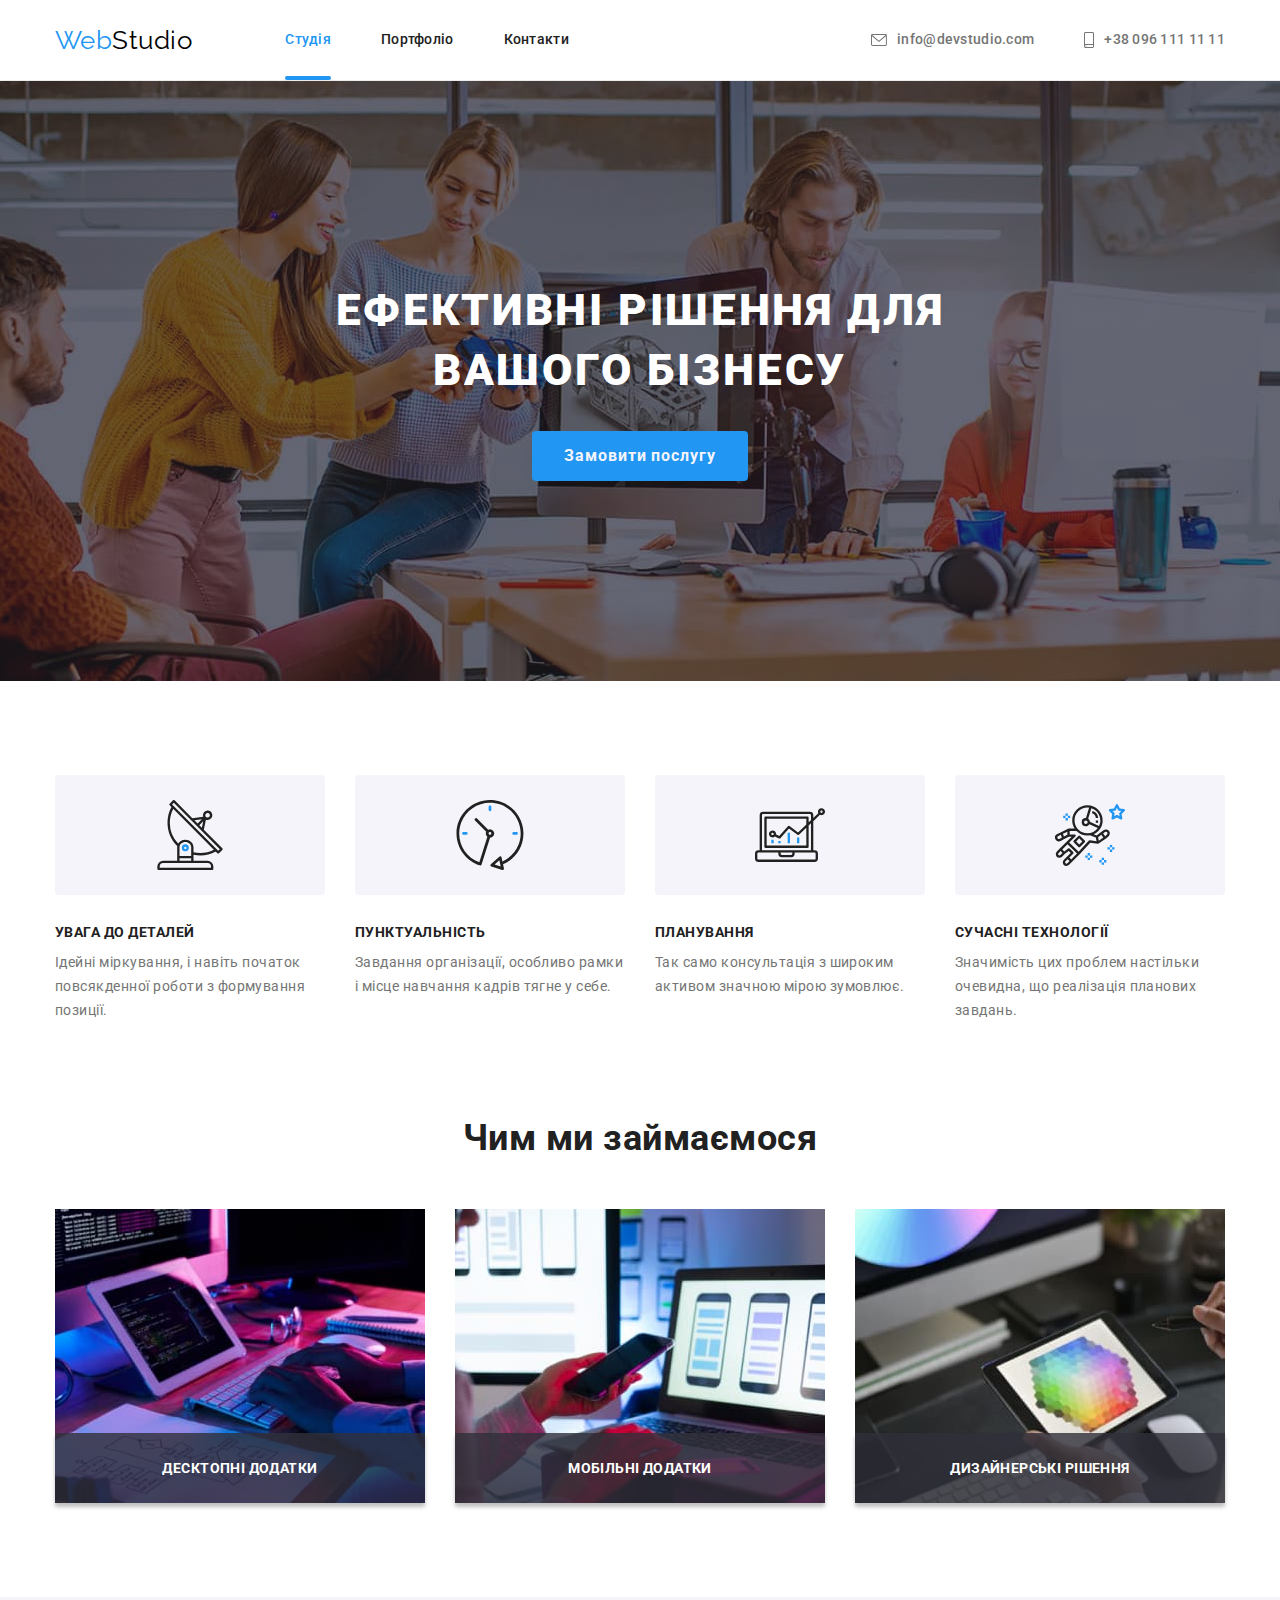
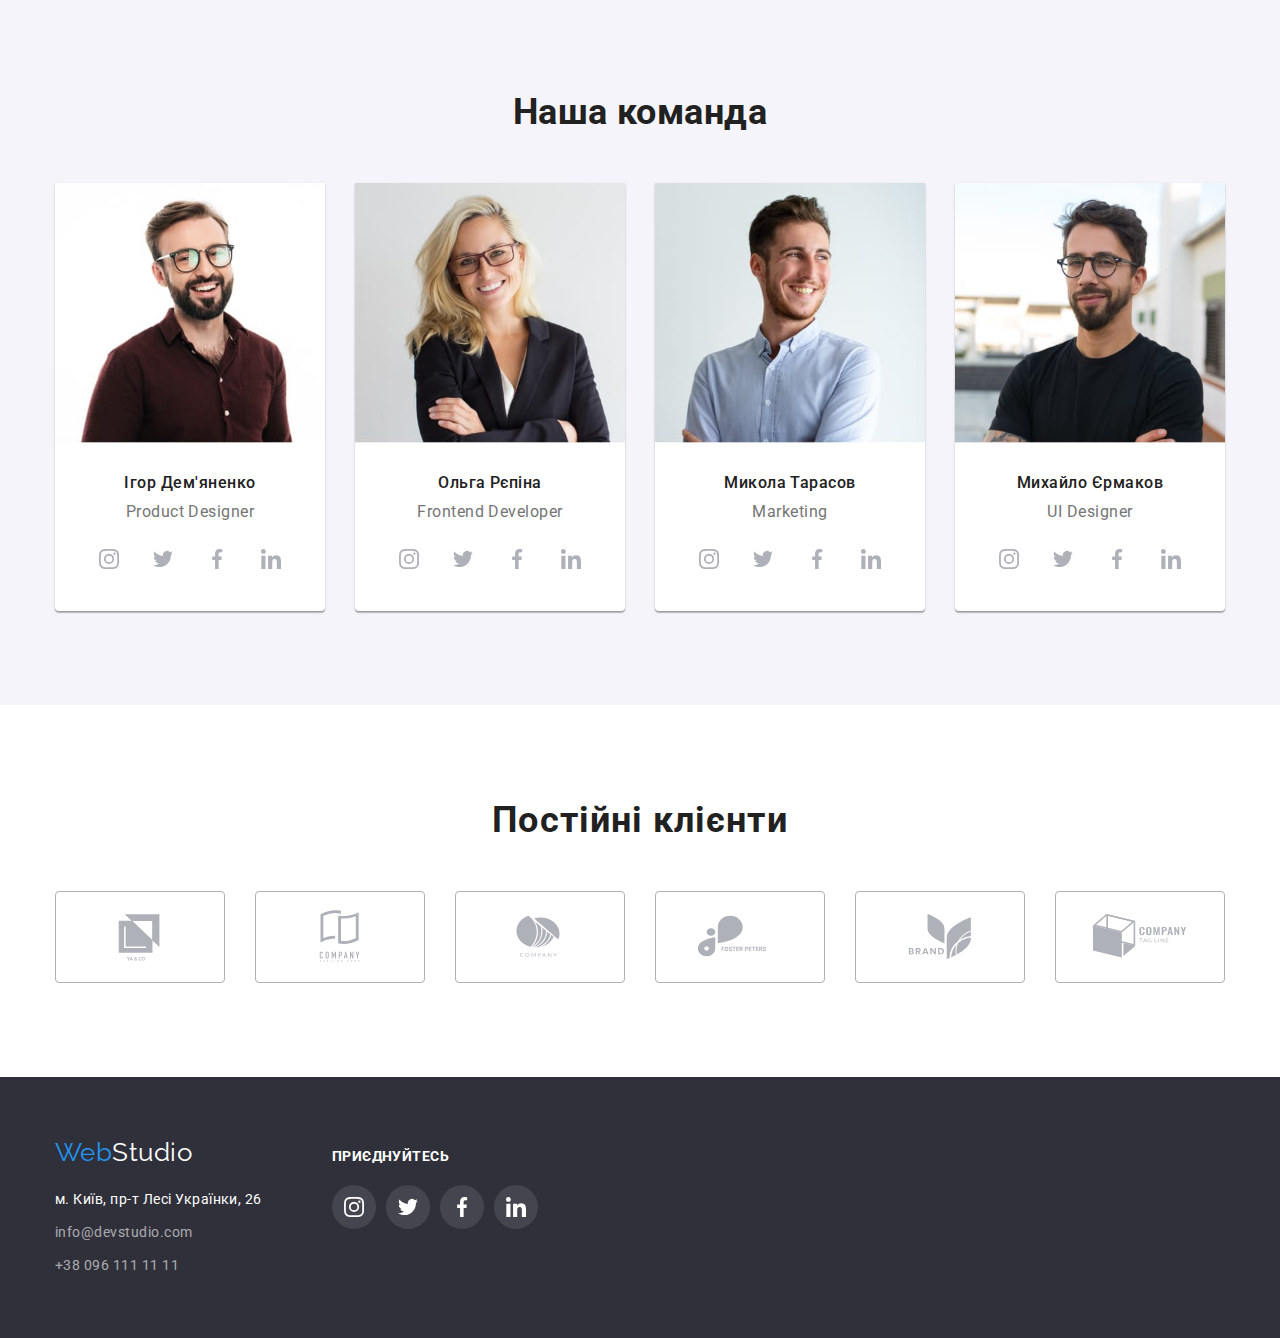
==== index.html @ 72754d43 "копіює данні ДЗ 5" ====
<!DOCTYPE html>
<html lang="uk">
<head>
    <meta charset="UTF-8">
    <meta http-equiv="X-UA-Compatible" content="IE=edge">
    <meta name="viewport" content="width=device-width, initial-scale=1.0">
    <title>Document</title>
    <link rel="preconnect" href="https://fonts.googleapis.com">
    <link rel="preconnect" href="https://fonts.gstatic.com" crossorigin>
    <link href="https://fonts.googleapis.com/css2?family=Raleway:wght@700&family=Roboto:wght@400;500;700;900&display=swap"
        rel="stylesheet">
    <link rel="stylesheet" href="https://cdnjs.cloudflare.com/ajax/libs/modern-normalize/1.1.0/modern-normalize.min.css">
    <link rel="stylesheet" href="./css/styles.css" />
</head>
<body>

    <!-- ===== -->
    <!-- Хедер -->
    <!-- ===== -->

    <header class="header">
        <div class="container">

            <!-- Логотип -->
            <a href="./index.html" class="logo nondecor">Web<span class="accent-header">Studio</span></a>

            <nav class="header-nav">
                <!-- кнопки навигації -->
                <ul class="site-nav list">
                    <li class="item"><a href="./index.html" class="link nondecor current">Студія</a></li>
                    <li class="item"><a href="./portfolio.html" class="link nondecor">Портфоліо</a></li>
                    <li class="item"><a href="" class="link nondecor">Контакти</a></li>
                </ul>
            </nav>
            
            <!-- Контакти -->
            <ul class="contacts list">
                <li class="item">
                    <a href="mailto:info@devstudio.com" class="link nondecor">
                        <svg class="icon" width="16px" height="12px">
                            <use href="./images/icons.svg#icon-envelope">
                            </use>
                        </svg>
                    info@devstudio.com</a>
                </li>
                <li class="item">
                    <a href="tel:+380961111111" class="link nondecor">
                        <svg class="icon" width="10px" height="16px">
                            <use href="./images/icons.svg#icon-smartphone">
                            </use>
                        </svg>
                    +38 096 111 11 11</a>
                </li>
            </ul>
        </div>
    </header>

    <main>

        <!-- ===== -->
        <!-- Герой -->
        <!-- ===== -->

        <section class="hero">
            <div class="container">
                <h1 class="hero-title">Ефективні рішення для вашого бізнесу</h1>
                <button class="button" type="button" data-modal-open>Замовити послугу</button>
            </div>
            <div class="backdrop is-hidden" data-modal>
                <div class="modal">
                    <button class="modal-btn" data-modal-close>
                        <svg class="icon">
                            <use href="./images/icons.svg#icon-close-black-18"></use>
                        </svg></button>
                </div>
            </div>
            
        </section>

        <!-- =========== -->
        <!-- Особливості -->
        <!-- =========== -->

        <section class="section features-padding">
            <div class="container">
                <h2 class="section-title hidden">Особливості</h2>
                <ul class="features-list list">
                    <li class="item">
                        <div class="icon-features">
                            <svg class="icon">
                                <use href="./images/icons.svg#icon-antenna">
                                </use>
                            </svg>
                        </div>
                        <h3 class="title">УВАГА ДО ДЕТАЛЕЙ</h3>
                        <p class="paragraph">Ідейні міркування, і навіть початок повсякденної роботи з формування позиції.</p>
                    </li>
                    <li class="item">
                         <div class="icon-features">
                            <svg class="icon">
                                <use href="./images/icons.svg#icon-clock">
                                </use>
                            </svg>
                         </div>
                        <h3 class="title">ПУНКТУАЛЬНІСТЬ</h3>
                        <p class="paragraph">Завдання організації, особливо рамки і місце навчання кадрів тягне у себе.</p>
                    </li>
                    <li class="item">
                         <div class="icon-features">
                            <svg class="icon">
                                <use href="./images/icons.svg#icon-diagram">
                                </use>
                            </svg>
                         </div>
                        <h3 class="title">ПЛАНУВАННЯ</h3>
                        <p class="paragraph">Так само консультація з широким активом значною мірою зумовлює.</p>
                    </li>
                    <li class="item">
                         <div class="icon-features">
                            <svg class="icon">
                                <use href="./images/icons.svg#icon-astronaut">
                                </use>
                            </svg>
                         </div>
                        <h3 class="title">СУЧАСНІ ТЕХНОЛОГІЇ</h3>
                        <p class="paragraph">Значимість цих проблем настільки очевидна, що реалізація планових завдань.</p>
                    </li>
                </ul>
            </div>
        </section>

        <!-- ================= -->
        <!-- Чим ми займаємося -->
        <!-- ================= -->

        <section class="section">
            <div class="container">
                <h2 class="section-title">Чим ми займаємося</h2>
                <ul class="activities list">
                    <li class="thumb">
                        <img class="item" src="./images/box1.jpg"
                            alt="Бекенд розробка, людина програмує на ПК, між монітором та клавіатурою стоїть планшет із зразком программи, лівіше клавіатури лежить лист формату А4 із зображенням блок-схеми"
                            width="370" height="294">
                        <h3 class="label">Десктопні додатки</h3>
                    </li>
                    <li class="thumb">
                        <img class="item" src="./images/box2.jpg"
                            alt="Фронтенд розробка, людина з планшетом в руках працюе перед двома екранами з ліва великий монітор з права ноутбук за ними на стіні лист А1 на котрих в одну строку зображені три макети смартфона з різним розташуванням вікон"
                            width="370" height="294">
                        <h3 class="label">Мобільні додатки</h3>
                    </li>
                    <li class="thumb">
                        <img class="item" src="./images/box3.jpg"
                            alt="Веб-Дизайн, людина з планшетом в руці на якому відкрита палітра кольорів вибирає стілусом кольори на палітрі"
                            width="370" height="294">
                        <h3 class="label">Дизайнерські рішення</h3>
                    </li>
                </ul>
            </div>
        </section>

        <!-- ======= -->
        <!-- Команда -->
        <!-- ======= -->

        <section class="section team">
            <div class="container">
                <h2 class="section-title">Наша команда</h2>
                <ul class="team-list list">
                    <li class="card">
                        <img class="item" src="./images/photoproductdesigner.jpg" alt="дизайнер продукту Ігор Дем'яненко" width="270" height="260">
                        <div class="specialty">
                            <h3 class="title">Ігор Дем'яненко</h3>
                            <p class="paragraph">Product Designer</p>
                            <ul class="content list">
                                <li class="items">
                                    <a href="" class="icon-speciality">
                                        <svg class="icon">
                                            <use href="./images/icons.svg#icon-instagram">
                                            </use>
                                        </svg>
                                    </a>
                                </li>
                                <li class="items">
                                    <a href="" class="icon-speciality">
                                        <svg class="icon">
                                            <use href="./images/icons.svg#icon-twitter">
                                            </use>
                                        </svg>  
                                    </a>
                                </li>
                                <li class="items">
                                    <a href="" class="icon-speciality">
                                        <svg class="icon">
                                            <use href="./images/icons.svg#icon-facebook">
                                            </use>
                                        </svg>
                                    </a>
                                </li>
                                <li class="items">
                                    <a href="" class="icon-speciality">
                                        <svg class="icon">
                                            <use href="./images/icons.svg#icon-linkedin">
                                            </use>
                                        </svg>
                                    </a>
                                </li>
                            </ul>
                        </div>
                    </li>
                    <li class="card">
                        <img class="item" src="./images/photofrontenddeveloper.jpg" alt="розробник інтерфейсу Ольга Рєпіна" width="270" height="260">
                        <div class="specialty">
                            <h3 class="title">Ольга Рєпіна</h3>
                            <p class="paragraph">Frontend Developer</p>
                            <ul class="content list">
                                <li class="items">
                                    <a href="" class="icon-speciality">
                                        <svg class="icon">
                                            <use href="./images/icons.svg#icon-instagram">
                                            </use>
                                        </svg>
                                    </a>
                                </li>
                                <li class="items">
                                    <a href="" class="icon-speciality">
                                        <svg class="icon">
                                            <use href="./images/icons.svg#icon-twitter">
                                            </use>
                                        </svg>
                                    </a>
                                </li>
                                <li class="items">
                                    <a href="" class="icon-speciality">
                                        <svg class="icon">
                                            <use href="./images/icons.svg#icon-facebook">
                                            </use>
                                        </svg>
                                    </a>
                                </li>
                                <li class="items">
                                    <a href="" class="icon-speciality">
                                        <svg class="icon">
                                            <use href="./images/icons.svg#icon-linkedin">
                                            </use>
                                        </svg>
                                    </a>
                                </li>
                            </ul>
                        </div>
                    </li>
                    <li class="card">
                        <img class="item" src="./images/photomarketing.jpg" alt="маркетолог Микола Тарасов" width="270" height="260">
                        <div class="specialty">
                            <h3 class="title">Микола Тарасов</h3>
                            <p class="paragraph">Marketing</p>
                            <ul class="content list">
                                <li class="items">
                                    <a href="" class="icon-speciality">
                                        <svg class="icon">
                                            <use href="./images/icons.svg#icon-instagram">
                                            </use>
                                        </svg>
                                    </a>
                                </li>
                                <li class="items">
                                    <a href="" class="icon-speciality">
                                        <svg class="icon">
                                            <use href="./images/icons.svg#icon-twitter">
                                            </use>
                                        </svg>
                                    </a>
                                </li>
                                <li class="items">
                                    <a href="" class="icon-speciality">
                                        <svg class="icon">
                                            <use href="./images/icons.svg#icon-facebook">
                                            </use>
                                        </svg>
                                    </a>
                                </li>
                                <li class="items">
                                    <a href="" class="icon-speciality">
                                        <svg class="icon">
                                            <use href="./images/icons.svg#icon-linkedin">
                                            </use>
                                        </svg>
                                    </a>
                                </li>
                            </ul>
                        </div>
                    </li>
                    <li class="card">
                        <img class="item" src="./images/photouldesigner.jpg" alt="дизайнер інтерфейсу користувача Михайло Єрмаков" width="270" height="260">
                        <div class="specialty">
                            <h3 class="title">Михайло Єрмаков</h3>
                            <p class="paragraph">UI Designer</p>
                            <ul class="content list">
                                <li class="items">
                                    <a href="" class="icon-speciality">
                                        <svg class="icon">
                                            <use href="./images/icons.svg#icon-instagram">
                                            </use>
                                        </svg>
                                    </a>
                                </li>
                                <li class="items">
                                    <a href="" class="icon-speciality">
                                        <svg class="icon">
                                            <use href="./images/icons.svg#icon-twitter">
                                            </use>
                                        </svg>
                                    </a>
                                </li>
                                <li class="items">
                                    <a href="" class="icon-speciality">
                                        <svg class="icon">
                                            <use href="./images/icons.svg#icon-facebook">
                                            </use>
                                        </svg>
                                    </a>
                                </li>
                                <li class="items">
                                    <a href="" class="icon-speciality">
                                        <svg class="icon">
                                            <use href="./images/icons.svg#icon-linkedin">
                                            </use>
                                        </svg>
                                    </a>
                                </li>
                            </ul>
                        </div>
                    </li>
                </ul>
            </div>
        </section>
        <!-- ================ -->
        <!-- Постійні клієнти -->
        <!-- ================ -->
        <section class="section">
            <div class="container">
                <h2 class="customers">Постійні клієнти</h2>
                <ul class="customers-list list">
                    <li class="item">
                        <a href="" class="icon-list">
                            <svg class="icon">
                                <use href="./images/icons.svg#icon-logo1">
                                </use>
                            </svg>
                        </a>
                    </li>
                    <li class="item">
                        <a href="" class="icon-list">
                            <svg class="icon">
                                <use href="./images/icons.svg#icon-logo2">
                                </use>
                            </svg>
                        </a>
                    </li>
                    <li class="item">
                        <a href="" class="icon-list">
                            <svg class="icon">
                                <use href="./images/icons.svg#icon-logo3">
                                </use>
                            </svg>
                        </a>
                    </li>
                    <li class="item">
                        <a href="" class="icon-list">
                            <svg class="icon">
                                <use href="./images/icons.svg#icon-logo4">
                                </use>
                            </svg>
                        </a>
                    </li>
                    <li class="item">
                        <a href="" class="icon-list">
                            <svg class="icon">
                                <use href="./images/icons.svg#icon-logo5">
                                </use>
                            </svg>
                        </a>
                    </li>
                    <li class="item">
                        <a href="" class="icon-list">
                            <svg class="icon">
                                <use href="./images/icons.svg#icon-logo6">
                                </use>
                            </svg>
                        </a>
                    </li>
                </ul>
            </div>
        </section>
    </main>

    <!-- ===== -->
    <!-- Футер -->
    <!-- ===== -->
    <footer class="footer">
        <div class="container">
            <div class="footer-address">
                <a href="./index.html" class="logo nondecor">Web<span class="accent-footer">Studio</span></a>
                <address class="address">
                    <ul class="footer-link list">
                        <li class="item"><a
                                href="https://www.google.com.ua/maps/place/%D0%B1%D1%83%D0%BB.+%D0%9B%D0%B5%D1%81%D0%B8+%D0%A3%D0%BA%D1%80%D0%B0%D0%B8%D0%BD%D0%BA%D0%B8,+26,+%D0%9A%D0%B8%D0%B5%D0%B2,+02000/@50.4265807,30.5383858,17z/data"
                                target="_blank" rel="noopener noreferrer" class="map nondecor">м. Київ, пр-т Лесі Українки,
                                26</a></li>
                        <li class="item"><a href="mailto:info@devstudio.com" class="contacts nondecor">info@devstudio.com</a></li>
                        <li class="item"><a href="tel:+380961111111" class="contacts nondecor">+38 096 111 11 11</a></li>
                    </ul>
                </address>
            </div>
            
            <!-- Футер Соціальні мережі -->
            
            <div class="social-link">
                <h3 class="links">приєднуйтесь</h3>
                <ul class="link list">
                    <li class="items">
                        <a href="" class="icon-list">
                            <svg class="icon">
                                <use href="./images/icons.svg#icon-instagram">
                                </use>
                            </svg>
                        </a>
                    </li>
                    <li class="items">
                        <a href="" class="icon-list">
                            <svg class="icon">
                                <use href="./images/icons.svg#icon-twitter">
                                </use>
                            </svg>
                        </a>
                    </li>
                    <li class="items">
                        <a href="" class="icon-list">
                            <svg class="icon">
                                <use href="./images/icons.svg#icon-facebook">
                                </use>
                            </svg>
                        </a>
                    </li>
                    <li class="items">
                        <a href="" class="icon-list">
                            <svg class="icon">
                                <use href="./images/icons.svg#icon-linkedin">
                                </use>
                            </svg>
                        </a>
                    </li>
                </ul>
            </div>
        </div>
    </footer>
    <script src="./js/modal.js"></script>
</body>
</html>
---- css/styles.css ----
:root {
    --primery-text-color: #757575;
    --title-text-color: #212121;
    --accent-color: #2196F3;
    --secondary-bg-color: #F5F4FA;
    --white-color: #FFFFFF;
}

body {
    background-color: #FFFFFF;
    color: var(--primery-text-color);

    font-family: Roboto, sans-serif;
    letter-spacing: 0.03em;

}

.list {
    padding: 0;
    margin: 0;
    list-style: none;
}

.nondecor {
    text-decoration: none
}

p, h1, h2, h3, h4, h5, h6 {
    margin-top: 0;
    margin-bottom: 0;
}

/* колір основного тексту #757575*/
/* вторинний колір тексту #212121*/
/* Акцент #2196F3*/
/* вторинний колір фону #F5F4FA*/ 

/* ===== */
/* Хедер */
/* ===== */

/* Логотип */
.container {
    margin-left: auto;
    margin-right: auto;
    width: 1200px;
    padding-left: 15px;
    padding-right: 15px;
    /* outline: 2px solid tomato; */
}

.header {
    border-bottom: 1px solid #ECECEC;
}

.header .container {
    display: flex;
    align-items: center;
}

.header-nav {
    display: flex;
    align-items: center;
}

.logo {
    margin-right: 93px;
    color: var(--accent-color);
    font-family: Raleway, cursive;
    font-size: 26px;
    line-height: 1.19;
    }
.accent-header {color: #000000;}

/* Кнопки навигації */
.site-nav {
    display: flex;
}

.site-nav .item +.item {
    margin-left: 50px;
}
/* "Краще запам'ятовується" варіант нижче закоментований */
/* .site-nav .item:not(:last-child) {
    margin-right: 50px;
} */

.site-nav .link {
    position: relative;

    transition: color 250ms cubic-bezier(0.4, 0, 0.2, 1);

    display: block;
    padding-top: 32px;
    padding-bottom: 32px;

    color: var(--title-text-color);

    font-weight: 500;
    font-size: 14px;
    line-height: 1.14;
    letter-spacing: 0.02em;
}

.site-nav .link.current::after {
    content: "";
    position: absolute;
    bottom: 0;
    display: block;
    width: 100%;
    height: 4px;
    background: var(--accent-color);
    border-radius: 2px;
}


/* Контакти */
.contacts {
    display: flex;
    margin-left: auto;
    align-items: center;
}

.contacts .item + .item {
    margin-left: 50px;
}

.contacts .link {
    transition: color 250ms cubic-bezier(0.4, 0, 0.2, 1);

    display: flex;
    align-items: center;
    padding-top: 32px;
    padding-bottom: 32px;

    color: var(--primery-text-color);

    font-weight: 500;
    font-size: 14px;
    line-height: 1.14;
    letter-spacing: 0.02em;
}

.contacts .icon {
    transition: fill 250ms cubic-bezier(0.4, 0, 0.2, 1);
    margin-right: 10px;
    fill: var(--primery-text-color);
}

.contacts .link:hover .icon,
.contacts .link:focus .icon {
    fill: var(--accent-color);
}

.contacts .link:hover,
.contacts .link:focus,
.site-nav .link:hover,
.site-nav .link:focus,
.site-nav .link.current,
.footer-link .map:hover,
.footer-link .map:focus,
.footer-link .contacts:hover,
.footer-link .contacts:focus
 {
    color: var(--accent-color);
}

/* ===== */
/* Герой */
/* ===== */

.hero {
    padding: 200px 0;
    max-width: 1600px;
    height: 600px;
    margin-left: auto;
    margin-right: auto;
    background-image: linear-gradient(to right, rgba(47, 48, 58, 0.4), 
    rgba(47, 48, 58, 0.4)
    ),
     url(../images/header.jpg);
    background-repeat: no-repeat;
    background-position: center;
    background-size: cover;
    /* outline: 2px solid tomato; */
}

.footer,
.hero {
    background-color: #2F303A;
}
.hero-title {
    width: 696px;
    margin: 0 auto 30px;
    font-weight: 900;
    font-size: 44px;
    line-height: 1.36;
    text-align: center;
    letter-spacing: 0.06em;
    text-transform: uppercase;
    color: var(--white-color);
}

.button {
    transition: box-shadow 250ms cubic-bezier(0.4, 0, 0.2, 1);
    cursor: pointer;

    margin-left: auto;
    margin-right: auto;
    border-width: 0;
    border-radius: 4px;
    padding: 10px 32px;

    background-color: var(--accent-color);
    font-weight: 700;
    font-size: 16px;
    line-height: 1.88;
    display: flex;
    align-items: center;
    letter-spacing: 0.06em;
    color: var(--secondary-bg-color);
}

.button:hover,
.button:focus {
    box-shadow: 0px 4px 4px rgba(0, 0, 0, 0.15);
}

/* Backdrop + modal */
/* вихідний стан елемента (A) */
.backdrop {
    position: fixed;
    top: 0;
    left: 0;

    width: 100%;
    height: 100%;

    background-color: rgba(0, 0, 0, 0.2);

    opacity: 1;
    pointer-events: initial;
    visibility: visible;

    transition-duration: 250ms;
    transition-timing-function: cubic-bezier(0.4, 0, 0.2, 1);
}

/* зміна стану backdrop (B) */
.backdrop.is-hidden {
    opacity: 0;
    pointer-events: none;
    visibility: hidden;
}

.modal {
    position: absolute;
    top: 50%;
    left: 50%;
    transform: translateX(-50%) translateY(-50%);
    /* transform: translate(-50%, -50%); */

    width: 528px;
    height: 581px;
    box-shadow: 0px 1px 3px rgba(0, 0, 0, 0.12), 0px 1px 1px rgba(0, 0, 0, 0.14), 0px 2px 1px rgba(0, 0, 0, 0.2);
    border-radius: 4px;
    background-color: var(--white-color);
}

.modal-btn {
    display: flex;
    align-items: center;
    justify-content: center;

    position: absolute;
    top: 8px;
    right: 8px;

    width: 30px;
    height: 30px;

    cursor: pointer;

    background-color: transparent;
    border-radius: 50%;
    border: 1px solid rgba(0, 0, 0, 0.1);
}

.modal-btn .icon {
    width: 18px;
    height: 18px;
}

/* Секції */

.section {
    padding-top: 94px;
    padding-bottom: 94px;
}
.section.features-padding {
    padding-bottom: 0;
}
.section-title {
    margin-top: 0;
    margin-bottom: 50px;
    color: var(--title-text-color);
    text-align: center;
    font-weight: 700;
    font-size: 36px;
    line-height: 1.17;
}

/* =========== */
/* Особливості */
/* =========== */

.hidden {
    font-size: 0;
    margin: 0;
}

.features-list {
    display: flex;
    justify-content: space-between;
}

.features-list .item {
    width: 270px;
}

.icon-features {
    display: flex;
    align-items: center;
    justify-content: center;
    width: 270px;
    height: 120px;
    background-color: var(--secondary-bg-color);
    margin-bottom: 30px;
    border-radius: 4px;
}

.features-list .icon {
    width: 70px;
    height: 70px;
}

.features-list .title {
    margin-top: 0;
    margin-bottom: 10px;
    color: var(--title-text-color);
    font-weight: 700;
    font-size: 14px;
    line-height: 1.14;
    text-transform: uppercase;
}
.features-list .paragraph {
    font-size: 14px;
    line-height: 1.71;
}

/* ================= */
/* Чим ми займаємося */
/* ================= */

.activities {
    display: flex;
    justify-content: space-between;
}

.activities .item {
    display: block;
}

.thumb {
    position:relative
}

.thumb .label {
    position: absolute;
    width: 100%;
    bottom: 0;

    font-weight: 700;
    font-size: 14px;
    line-height: 16px;
    text-align: center;
    letter-spacing: 0.03em;
    text-transform: uppercase;

    padding: 27px 0;

    color: var(--white-color);

    background: rgba(47, 48, 58, 0.8);
    box-shadow: 0px 4px 4px rgba(0, 0, 0, 0.25);
}

/* ======= */
/* Команда */
/* ======= */

.team {
    background-color: var(--secondary-bg-color)
}

.team-list {
    display: flex;
    justify-content: space-between;
}

.team .card {
    background: var(--white-color);
    box-shadow: 0px 1px 3px rgba(0, 0, 0, 0.12), 0px 1px 1px rgba(0, 0, 0, 0.14), 0px 2px 1px rgba(0, 0, 0, 0.2);
    border-radius: 0px 0px 4px 4px;
}

.team-list .item {
    display: block;
}

.specialty {
    padding-top: 30px;
    padding-bottom: 30px;
}

.team-list .title {
    color: var(--title-text-color);
    font-weight: 500;
    font-size: 16px;
    line-height: 1.19;
    /* identical to box height (ідентична висоті ящика) */
    text-align: center;
    margin-top: 0;
    margin-bottom: 10px;
}

.team-list .paragraph {
    font-size: 16px;
    line-height: 1.19;
    /* identical to box height (ідентична висоті ящика) */
    text-align: center;
    margin-bottom: 16px;
}

.team-list .content {
    display: flex;
    justify-content: center;
    gap: 10px;
}

.team-list .icon-speciality {
    transition: background-color 250ms cubic-bezier(0.4, 0, 0.2, 1);

    width: 44px;
    height: 44px;
    display: flex;
    align-items: center;
    justify-content: center;
    border-radius: 50%;
}

.team-list .icon {
    transition: fill 250ms cubic-bezier(0.4, 0, 0.2, 1);
    width: 20px;
    height: 20px;
    fill: #AFB1B8;
}

.team-list .icon-speciality:hover .icon,
.team-list .icon-speciality:focus .icon {
    fill: var(--white-color);
}

.team-list .icon-speciality:hover,
.team-list .icon-speciality:focus {
    background-color: var(--accent-color);
}
/* ================ */
/* Постійні клієнти */
/* ================ */

.customers {
    font-weight: 700;
    font-size: 36px;
    line-height: 1.17;
    text-align: center;
    letter-spacing: 0.03em;
    margin-bottom: 50px;
    
    color: var(--title-text-color);
}

.customers-list  {
    display: flex;
    justify-content: space-between;
    height: 92px;
}

.customers-list .icon-list {
    transition: border 250ms cubic-bezier(0.4, 0, 0.2, 1);
    cursor: pointer;

    display: flex;
    justify-content: center;
    align-items: center;
    width: 170px;
    height: 92px;
    border: 1px solid #AFB1B8;
    border-radius: 4px;
}

.customers-list .icon {
    transition: fill 250ms cubic-bezier(0.4, 0, 0.2, 1);
    width: 106px;
    height: 60px;
    fill: #AFB1B8;
}

.customers-list .icon-list:hover .icon,
.customers-list .icon-list:focus .icon {
    fill: var(--accent-color);
}

.customers-list .icon-list:hover,
.customers-list .icon-list:focus {
    border: 1px solid var(--accent-color);
}

/* ===== */
/* Футер */
/* ===== */
.footer {
    padding: 60px 0;
}

.footer .container {
    display: flex;
    align-items: baseline;
}

.footer-address {
    margin-right: 70px;
}

.footer .logo {
    margin: 0;
}

.accent-footer {
    color: var(--white-color);
}

.address {
    margin-top: 20px;
    font-style: normal;
}

address .item:not(:first-child) {
    margin-top: 9px;
}

.footer-link .map {
    transition: color 250ms cubic-bezier(0.4, 0, 0.2, 1);
    cursor: pointer;

    font-size: 14px;
    line-height: 1.71;
    color: var(--white-color);
}

.footer-link .contacts {
    transition: color 250ms cubic-bezier(0.4, 0, 0.2, 1);
    cursor: pointer;

    font-size: 14px;
    line-height: 1.71;
    color: rgba(255, 255, 255, 0.6);
}

/* Футер Соціальні мережі */

.footer .links {
    font-weight: 700;
    font-size: 14px;
    line-height: 1.14;
    letter-spacing: 0.03em;
    text-transform: uppercase;

    color: var(--white-color);
    margin-bottom: 20px;
}

.social-link {

}

.social-link .link {
    display: flex;
    justify-content: center;
    gap: 10px;
}

.social-link .icon-list {
    transition: background-color 250ms cubic-bezier(0.4, 0, 0.2, 1);
    cursor: pointer;

    width: 44px;
    height: 44px;
    display: flex;
    align-items: center;
    justify-content: center;
    border-radius: 50%;
    background-color: rgba(255, 255, 255, 0.1);
}

.social-link .icon {
    width: 20px;
    height: 20px;
    fill: var(--white-color);
}

.social-link .icon-list:hover,
.social-link .icon-list:focus {
    background-color: var(--accent-color);
}

/* ========= */
/* Портфоліо */
/* ========= */

/* Кнопки фільтрації*/

.filter {
    display: flex;
    justify-content: center;
    margin-bottom: 50px;
}

.filter .item+.item {
    margin-left: 8px;
}

.buttons {
    transition-property: color, background-color, box-shadow;
    transition-duration: 250ms;
    transition-timing-function: cubic-bezier(0.4, 0, 0.2, 1);
    cursor: pointer;

    font-weight: 500;
    border: none;
    border-radius: 4px;
    padding: 6px 22px;
    letter-spacing: 0.03em;

    color: var(--title-text-color);
    background-color: var(--secondary-bg-color);

    font-size: 16px;
    line-height: 1.62;
}

.buttons:hover,
.buttons:focus {
    color: var(--white-color);
    background-color: #2196F3;
    box-shadow: 0px 3px 1px rgba(0, 0, 0, 0.1), 0px 1px 2px rgba(0, 0, 0, 0.08), 0px 2px 2px rgba(0, 0, 0, 0.12);
}

/* Картки */
.portfolio-list .nondecor {
    transition: box-shadow 250ms cubic-bezier(0.4, 0, 0.2, 1);

    display: block;
}

.portfolio-list .nondecor:hover,
.portfolio-list .nondecor:focus {
    box-shadow: 0px 1px 1px rgba(0, 0, 0, 0.12), 0px 4px 4px rgba(0, 0, 0, 0.06), 1px 4px 6px rgba(0, 0, 0, 0.16);
}

.portfolio-list {
    display: flex;
    flex-wrap: wrap;
    gap: 30px;
}

.portfolio-list .item {
    display: block;
}

.card-thumb {
    position: relative;
    overflow: hidden;
}

.card-overlay {
    position: absolute;
    top: 0;
    left: 0;
    width: 100%;
    height: 100%;

    padding: 63px 24px;

    background-color: rgba(33, 150, 243, 0.9);

    transform: translateY(101%);
    transition: transform 250ms cubic-bezier(0.4, 0, 0.2, 1);
}

.portfolio-list .nondecor:hover .card-overlay,
.portfolio-list .nondecor:focus .card-overlay {
    transform: translateY(0);
}

.card-action {
    font-size: 18px;
    line-height: 1.55;
    letter-spacing: 0.03em;

    color: var(--white-color);
}

.card-content {
    padding: 20px 24px;
    border: 1px solid #EEEEEE;
    border-top: none;
}

.portfolio-list .title {
    color: var(--title-text-color);
    font-style: normal;
    font-weight: 700;
    font-size: 18px;
    line-height: 2;
    letter-spacing: 0.06em;
    margin-bottom: 4px;
}

.portfolio-list .paragraph {
    color: var(--primery-text-color);
    font-size: 16px;
    line-height: 1.88;
}
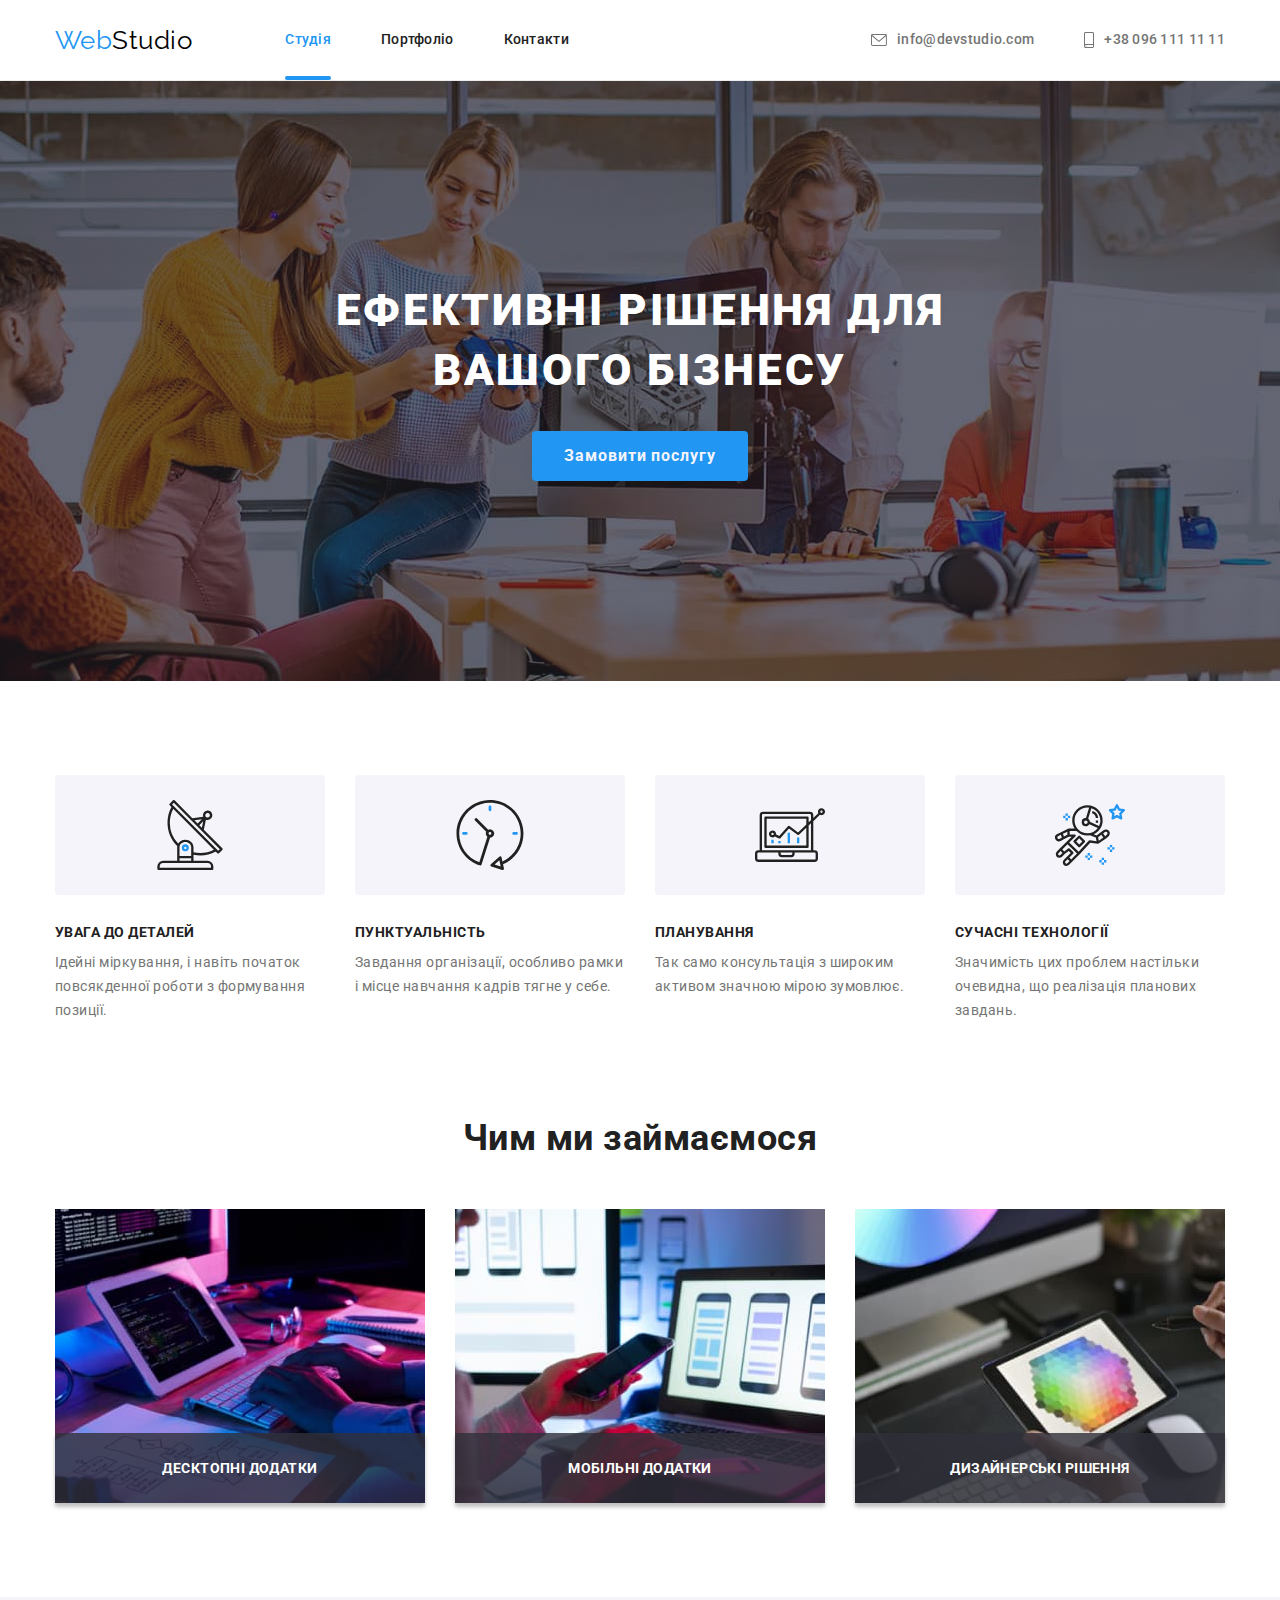
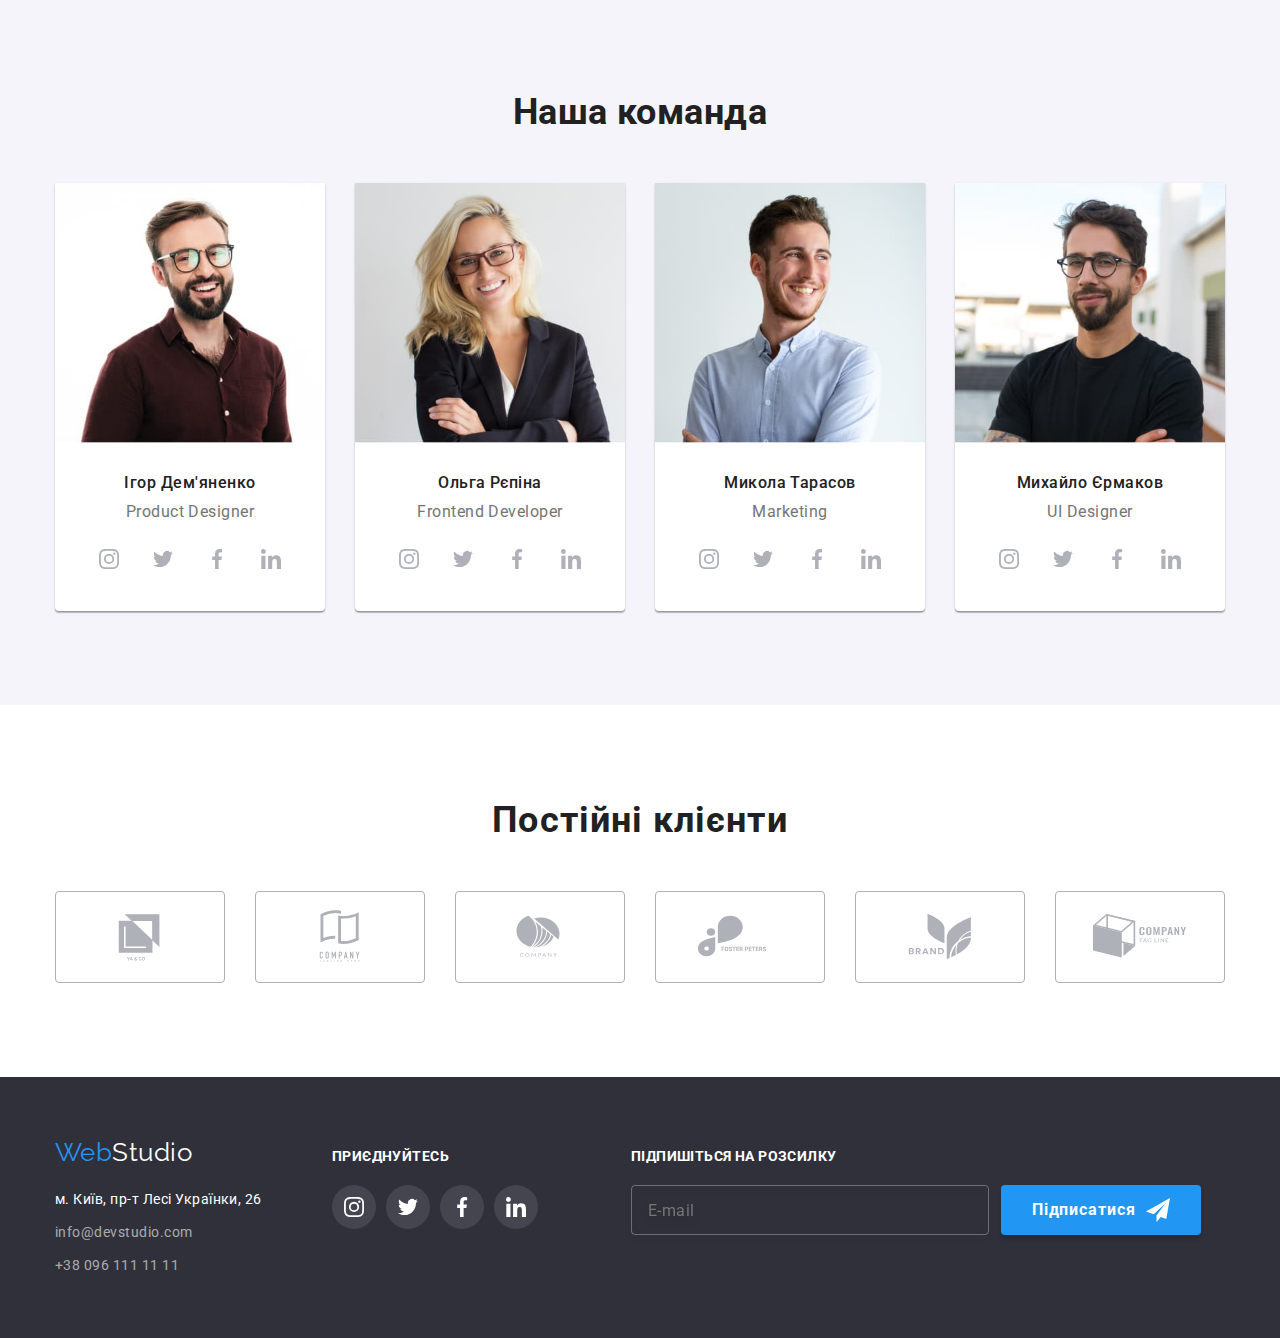
==== commit 9faba161: "Оформлює ДЗ 6" ====
--- a/index.html
+++ b/index.html
@@ -66,15 +66,6 @@
                 <h1 class="hero-title">Ефективні рішення для вашого бізнесу</h1>
                 <button class="button" type="button" data-modal-open>Замовити послугу</button>
             </div>
-            <div class="backdrop is-hidden" data-modal>
-                <div class="modal">
-                    <button class="modal-btn" data-modal-close>
-                        <svg class="icon">
-                            <use href="./images/icons.svg#icon-close-black-18"></use>
-                        </svg></button>
-                </div>
-            </div>
-            
         </section>
 
         <!-- =========== -->
@@ -452,8 +443,118 @@
                     </li>
                 </ul>
             </div>
+
+            <!-- Футер Підписки -->
+
+            <div class="footer__subscribe">
+                <form class="subscribe__form" name="subscribe_form" autocomplete="on" novalidate>
+                    <label for="subscribe-email" class="subscribe__form-title">Підпишіться на розсилку</label>
+                    <div class="subscribe__form-field">
+                        <input name="subscribe-email" id="subscribe-email" class="subscribe__form-input" type="email"
+                            autocomplete="email" placeholder="E-mail" />
+            
+                        <button type="submit" class="subscribe__form-btn btn">
+                            Підписатися
+                            <svg class="btn__send" width="24" height="24">
+                                <use href="./images/icons.svg#send"></use>
+                            </svg>
+                        </button>
+                    </div>
+                </form>
+            </div>
+
         </div>
     </footer>
+
+    <!-- ============ -->
+    <!-- Modal Window -->
+    <!-- ============ -->
+    <div class="backdrop is-hidden" data-modal>
+      <div class="modal">
+        <button class="modal-btn" data-modal-close>
+          <svg class="btn-close" width="30" height="30">
+            <use href="./images/icons.svg#icon-close-black-18"></use>
+          </svg>
+        </button>
+
+        <!-- Modal Form -->
+        <strong class="modal__form-title">Залиште свої дані, ми вам передзвонимо</strong>
+        <form class="modal__form" name="registration-form" id="modal__form">
+          <div role="group" aria-labelledby="modal__form" class="modal__form-details">
+            <div class="modal__form_field">
+              <label for="name" class="modal__form-label">Ім'я</label>
+              <input
+                type="text"
+                name="name"
+                id="name"
+                autocomplete="name"
+                class="modal__form-input"
+                placeholder=" "
+              />
+              <svg class="form-input_icon" width="18" height="18">
+                <use href="./images/icons.svg#person-black"></use>
+              </svg>
+            </div>
+
+            <div class="modal__form_field">
+              <label for="tel" class="modal__form-label">Телефон</label>
+              <input
+                type="tel"
+                name="tel"
+                id="tel"
+                autocomplete="on"
+                class="modal__form-input"
+                placeholder=" "
+              />
+              <svg class="form-input_icon" width="18" height="18">
+                <use href="./images/icons.svg#phone-black"></use>
+              </svg>
+            </div>
+
+            <div class="modal__form_field">
+              <label for="email" class="modal__form-label">Пошта</label>
+              <input
+                type="email"
+                name="email"
+                id="email"
+                autocomplete="email"
+                class="modal__form-input"
+                placeholder=" "
+              />
+              <svg class="form-input_icon" width="18" height="18">
+                <use href="./images/icons.svg#email-black"></use>
+              </svg>
+            </div>
+
+            <div class="modal__form_field">
+              <label for="comment" class="modal__form-label">Коментар</label>
+              <textarea
+                name="comment"
+                id="comment"
+                class="form-input_comment"
+                placeholder="Введіть текст"
+              ></textarea>
+            </div>
+          </div>
+
+          <div class="modal__form_checkbox">
+            <label class="form-label_agree">
+              <input type="checkbox" name="agree" value="agree" class="form-input_agree" />
+
+              <svg class="label__agree-icon" width="16" height="15">
+                <use href="./images/icons.svg#icon-check"></use>
+              </svg>
+
+              <span>Погоджуюся з розсилкою та приймаю</span>
+              <a href="#" class="agree-accent">Умови договору</a>
+            </label>
+          </div>
+
+          <button type="submit" class="modal__form-btn btn">Відправити</button>
+        </form>
+      </div>
+    </div>
+
     <script src="./js/modal.js"></script>
 </body>
 </html>--- a/css/styles.css
+++ b/css/styles.css
@@ -226,71 +226,6 @@
     box-shadow: 0px 4px 4px rgba(0, 0, 0, 0.15);
 }
 
-/* Backdrop + modal */
-/* вихідний стан елемента (A) */
-.backdrop {
-    position: fixed;
-    top: 0;
-    left: 0;
-
-    width: 100%;
-    height: 100%;
-
-    background-color: rgba(0, 0, 0, 0.2);
-
-    opacity: 1;
-    pointer-events: initial;
-    visibility: visible;
-
-    transition-duration: 250ms;
-    transition-timing-function: cubic-bezier(0.4, 0, 0.2, 1);
-}
-
-/* зміна стану backdrop (B) */
-.backdrop.is-hidden {
-    opacity: 0;
-    pointer-events: none;
-    visibility: hidden;
-}
-
-.modal {
-    position: absolute;
-    top: 50%;
-    left: 50%;
-    transform: translateX(-50%) translateY(-50%);
-    /* transform: translate(-50%, -50%); */
-
-    width: 528px;
-    height: 581px;
-    box-shadow: 0px 1px 3px rgba(0, 0, 0, 0.12), 0px 1px 1px rgba(0, 0, 0, 0.14), 0px 2px 1px rgba(0, 0, 0, 0.2);
-    border-radius: 4px;
-    background-color: var(--white-color);
-}
-
-.modal-btn {
-    display: flex;
-    align-items: center;
-    justify-content: center;
-
-    position: absolute;
-    top: 8px;
-    right: 8px;
-
-    width: 30px;
-    height: 30px;
-
-    cursor: pointer;
-
-    background-color: transparent;
-    border-radius: 50%;
-    border: 1px solid rgba(0, 0, 0, 0.1);
-}
-
-.modal-btn .icon {
-    width: 18px;
-    height: 18px;
-}
-
 /* Секції */
 
 .section {
@@ -624,6 +559,56 @@
     background-color: var(--accent-color);
 }
 
+/* Футер Підписки */
+
+.subscribe__form {
+    margin-left: 93px;
+}
+
+.subscribe__form-title {
+    display: inline-block;
+
+    font-weight: 700;
+    font-size: 14px;
+    line-height: 1.14;
+    letter-spacing: 0.03em;
+    text-transform: uppercase;
+
+    margin-bottom: 20px;
+
+    color: var(--white-color);
+}
+
+.subscribe__form-field {
+    display: flex;
+}
+
+.subscribe__form-input {
+    width: 358px;
+    height: 50px;
+    padding: 15px 0 15px 16px;
+
+    border: 1px solid rgba(255, 255, 255, 0.3);
+    filter: drop-shadow(0px 4px 4px rgba(0, 0, 0, 0.15));
+    border-radius: 4px;
+
+    background-color: transparent;
+
+    font-size: 16px;
+    line-height: 1.25;
+    letter-spacing: 0.03em;
+
+    color: rgba(255, 255, 255, 0.6);
+}
+
+.subscribe__form-btn {
+    margin-left: 12px;
+}
+
+.btn__send {
+    margin-left: 10px;
+}
+
 /* ========= */
 /* Портфоліо */
 /* ========= */
@@ -742,3 +727,254 @@
     font-size: 16px;
     line-height: 1.88;
 }
+
+/* ============ */
+/* Modal Window */
+/* ============ */
+
+/* Backdrop + modal */
+/* вихідний стан елемента (A) */
+.backdrop {
+    position: fixed;
+    top: 0;
+    left: 0;
+
+    width: 100%;
+    height: 100%;
+
+    background-color: rgba(0, 0, 0, 0.2);
+
+    opacity: 1;
+    pointer-events: initial;
+    visibility: visible;
+
+    transition: opacity 250ms cubic-bezier(0.4, 0, 0.2, 1);
+}
+
+/* зміна стану backdrop (B) */
+.backdrop.is-hidden {
+    opacity: 0;
+    pointer-events: none;
+    visibility: hidden;
+}
+
+.modal {
+    padding: 40px;
+
+    position: absolute;
+    top: 50%;
+    left: 50%;
+    transform: translateX(-50%) translateY(-50%);
+    /* transform: translate(-50%, -50%); */
+
+    width: 528px;
+    height: 581px;
+    box-shadow: 0px 1px 3px rgba(0, 0, 0, 0.12), 0px 1px 1px rgba(0, 0, 0, 0.14), 0px 2px 1px rgba(0, 0, 0, 0.2);
+    border-radius: 4px;
+    background-color: var(--white-color);
+}
+
+.modal-btn {
+    display: flex;
+    align-items: center;
+    justify-content: center;
+
+    position: absolute;
+    top: 8px;
+    right: 8px;
+
+    width: 30px;
+    height: 30px;
+
+    cursor: pointer;
+
+    background-color: transparent;
+    border-radius: 50%;
+    border: 1px solid rgba(0, 0, 0, 0.1);
+}
+
+.modal-btn .btn-close {
+    width: 18px;
+    height: 18px;
+}
+
+/* Modal Form */
+
+.modal__form-title {
+    display: block;
+    font-weight: 700;
+    font-size: 20px;
+    line-height: 1.15;
+    letter-spacing: 0.03em;
+
+    text-align: center;
+
+    margin-bottom: 12px;
+
+    color: #212121;
+}
+
+.modal__form-details {
+    margin-bottom: 20px;
+}
+
+.modal__form_field {
+    display: flex;
+    flex-direction: column;
+
+    position: relative;
+
+    margin-bottom: 10px;
+}
+
+.modal__form-label {
+    font-size: 12px;
+    line-height: 1.16;
+    letter-spacing: 0.01em;
+
+    margin-bottom: 4px;
+
+    color: var(--primery-text-color);
+}
+
+.modal__form-input {
+    height: 40px;
+
+    padding: 11px 42px;
+
+    outline: transparent;
+
+    border: 1px solid rgba(33, 33, 33, 0.2);
+    border-radius: 4px;
+
+    transition: border 250ms cubic-bezier(0.4, 0, 0.2, 1);
+}
+
+.modal__form-input:hover,
+.modal__form-input:focus {
+    border: 1px solid var(--accent-color);
+}
+
+.form-input_icon {
+    position: absolute;
+
+    left: 12px;
+    bottom: 11px;
+
+    fill: var(--title-text-color);
+    transition: fill 250ms cubic-bezier(0.4, 0, 0.2, 1);
+}
+
+.modal__form-input:hover+.form-input_icon,
+.modal__form-input:focus+.form-input_icon {
+    fill: var(--accent-color);
+}
+
+.form-input_comment {
+    height: 120px;
+
+    resize: none;
+
+    padding: 12px 16px;
+
+    outline: transparent;
+
+    border: 1px solid rgba(33, 33, 33, 0.2);
+    border-radius: 4px;
+
+    transition: border 250ms cubic-bezier(0.4, 0, 0.2, 1);
+}
+
+.form-input_comment:hover,
+.form-input_comment:focus,
+.form-input_comment:checked {
+    border: 1px solid var(--accent-color);
+}
+
+.form-input_comment::placeholder {
+    font-size: 12px;
+    line-height: 1.16;
+    letter-spacing: 0.01em;
+
+    color: rgba(117, 117, 117, 0.5);
+}
+
+.form-input_agree {
+    appearance: none;
+    -webkit-appearance: none;
+    -moz-appearance: none;
+}
+
+.form-label_agree {
+    display: flex;
+    justify-content: center;
+    align-items: center;
+
+    margin-bottom: 30px;
+
+    font-size: 14px;
+    line-height: 1.71;
+    letter-spacing: 0.03em;
+
+    color: var(--primery-text-color);
+}
+
+.label__agree-icon {
+    width: 16px;
+    height: 15px;
+
+    margin-right: 7px;
+
+    background-color: transparent;
+    border: 2px solid var(--title-text-color);
+    border-radius: 2px;
+
+    transition: background-color 250ms cubic-bezier(0.4, 0, 0.2, 1);
+}
+
+.form-input_agree:checked+.label__agree-icon {
+    border: none;
+    background-color: var(--accent-color);
+}
+
+.agree-accent {
+    margin-left: 4px;
+
+    text-decoration: underline;
+
+    color: var(--accent-color);
+}
+
+.modal__form-btn {
+    display: block;
+    margin: 0 auto;
+}
+
+.btn {
+    display: flex;
+    justify-content: center;
+    align-items: center;
+
+    min-width: 200px;
+    min-height: 50px;
+
+    font-weight: 700;
+    font-size: 16px;
+    line-height: 1.87;
+    letter-spacing: 0.06em;
+
+    border: none;
+    color: var(--white-color);
+    background-color: var(--accent-color);
+    box-shadow: 0px 4px 4px rgba(0, 0, 0, 0.15);
+    border-radius: 4px;
+
+    cursor: pointer;
+
+    transition: background-color 250ms cubic-bezier(0.4, 0, 0.2, 1);
+}
+
+.btn:hover,
+.btn:focus {
+    background-color: #188ce8;
+}